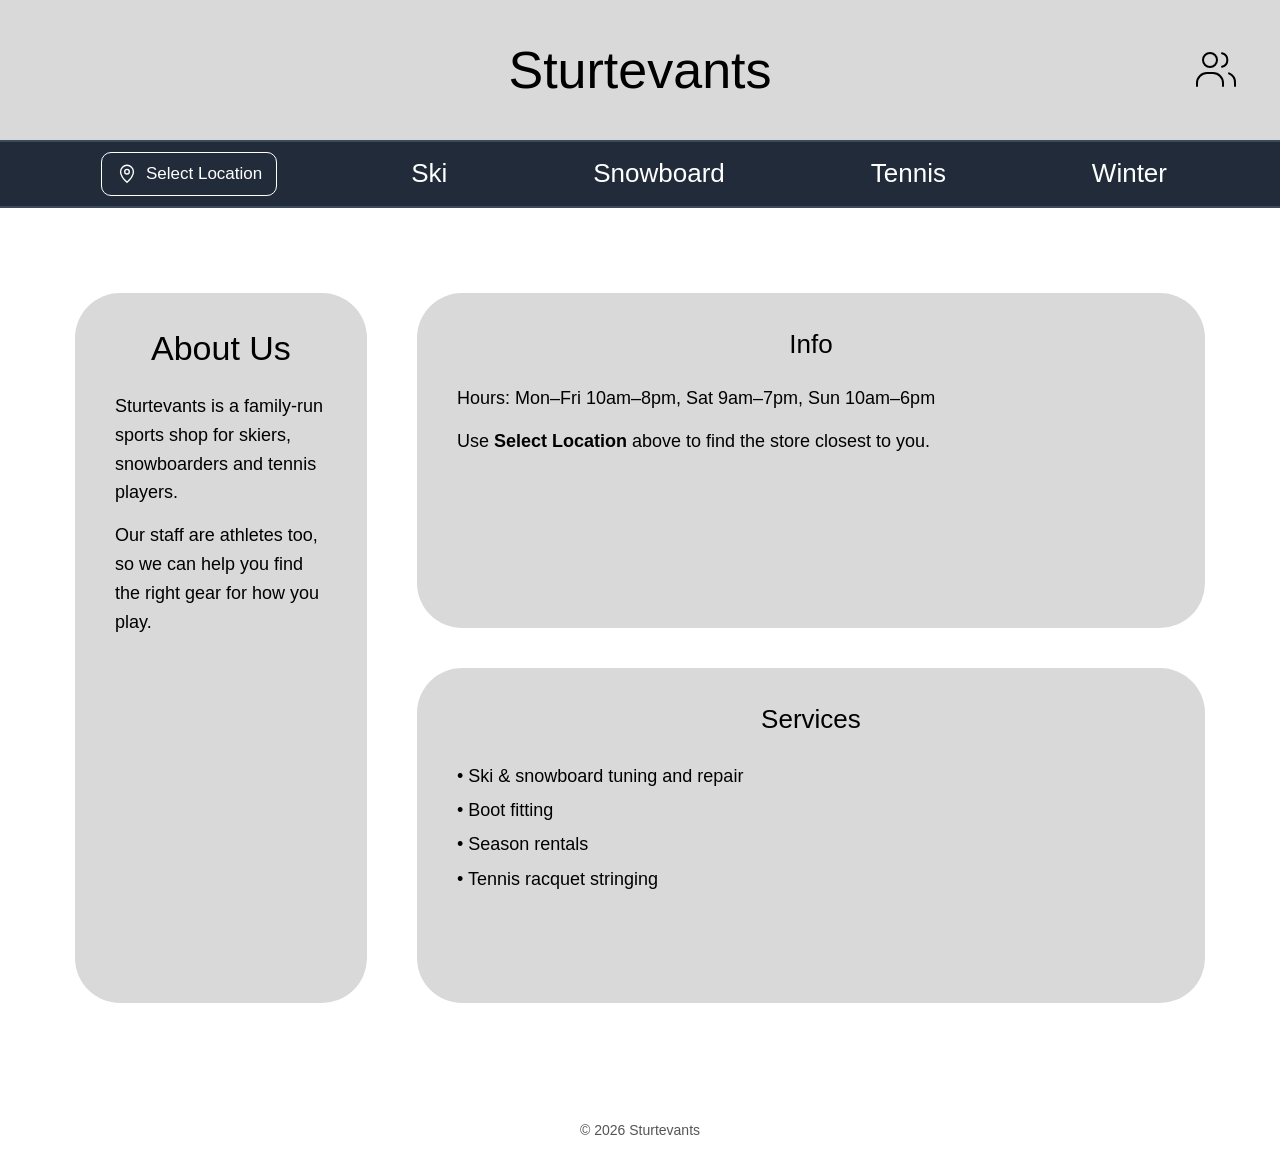
==== index.html @ 911e0a9f "added intial code" ====
<!DOCTYPE html>
<html lang="en">
<head>
  <meta charset="UTF-8">
  <meta name="viewport" content="width=device-width, initial-scale=1.0">
  <title>Sturtevants</title>
  <link rel="stylesheet" href="style.css">
</head>
<body>

  <header>
    <h1><a href="index.html">Sturtevants</a></h1>
    <a href="#" class="account-icon" aria-label="Account">
      <svg viewBox="0 0 24 24" fill="none" stroke="currentColor" stroke-width="1" stroke-linecap="round" stroke-linejoin="round">
        <circle cx="9" cy="7" r="3.5"/>
        <path d="M2.5 20v-1.5a5 5 0 0 1 5-5h3a5 5 0 0 1 5 5V20"/>
        <path d="M15 3.6a3.5 3.5 0 0 1 0 6.8"/>
        <path d="M18.5 13.7a5 5 0 0 1 3 4.8V20"/>
      </svg>
    </a>
  </header>

  <nav>
    <button class="location-btn">
      <svg viewBox="0 0 24 24" fill="none" stroke="currentColor" stroke-width="1.5">
        <path d="M12 21s-7-6.2-7-11.5a7 7 0 0 1 14 0C19 14.8 12 21 12 21z"/>
        <circle cx="12" cy="9.5" r="2.5"/>
      </svg>
      Select Location
    </button>
    <a href="ski.html">Ski</a>
    <a href="snowboard.html">Snowboard</a>
    <a href="tennis.html">Tennis</a>
    <a href="winter.html">Winter</a>
  </nav>

  <main>
    <section class="box box-tall">
      <h2>About Us</h2>
      <p>Sturtevants is a family-run sports shop for skiers, snowboarders and tennis players.</p>
      <p>Our staff are athletes too, so we can help you find the right gear for how you play.</p>
    </section>

    <section class="box">
      <h2>Info</h2>
      <p>Hours: Mon–Fri 10am–8pm, Sat 9am–7pm, Sun 10am–6pm</p>
      <p>Use <strong>Select Location</strong> above to find the store closest to you.</p>
    </section>

    <section class="box">
      <h2>Services</h2>
      <ul>
        <li>Ski &amp; snowboard tuning and repair</li>
        <li>Boot fitting</li>
        <li>Season rentals</li>
        <li>Tennis racquet stringing</li>
      </ul>
    </section>
  </main>

  <footer>&copy; 2026 Sturtevants</footer>

</body>
</html>
---- style.css ----
* {
  box-sizing: border-box;
  margin: 0;
  padding: 0;
}

body {
  font-family: "Inter", Arial, Helvetica, sans-serif;
  background-color: #ffffff;
  color: #000000;
}


header {
  background-color: #d9d9d9;
  height: 140px;
  display: flex;
  align-items: center;
  justify-content: center;
  position: relative;
}

header h1 {
  font-size: 52px;
  font-weight: 400;
}

header h1 a {
  color: inherit;
  text-decoration: none;
}

.account-icon {
  position: absolute;
  right: 40px;
  top: 50%;
  transform: translateY(-50%);
  width: 48px;
  height: 48px;
  color: #000000;
}

/* ----- Navigation bar (dark navy) ----- */
nav {
  background-color: #222b3a;
  border-top: 2px solid #3d4a5e;
  border-bottom: 2px solid #3d4a5e;
  height: 68px;
  display: flex;
  align-items: center;
  justify-content: space-around;
  padding: 0 40px;
}

nav a {
  color: #ffffff;
  text-decoration: none;
  font-size: 26px;
  padding: 6px 12px;
  border-bottom: 2px solid transparent;
}

nav a:hover,
nav a.active {
  border-bottom: 2px solid #ffffff;
}

.location-btn {
  display: flex;
  align-items: center;
  gap: 8px;
  background: transparent;
  color: #ffffff;
  border: 1px solid #ffffff;
  border-radius: 10px;
  padding: 10px 14px;
  font-size: 17px;
  font-family: inherit;
  cursor: pointer;
}

.location-btn:hover {
  background-color: #2f3a4d;
}

.location-btn svg {
  width: 22px;
  height: 22px;
}

/* ----- Main content grid ----- */
main {
  display: grid;
  grid-template-columns: 1fr 2.7fr;
  grid-template-rows: 1fr 1fr;
  gap: 40px 50px;
  max-width: 1420px;
  margin: 0 auto;
  padding: 85px 75px 95px;
}

.box {
  background-color: #d9d9d9;
  border-radius: 45px;
  padding: 36px 40px;
  min-height: 335px;
}

.box h2 {
  text-align: center;
  font-weight: 400;
  font-size: 26px;
  margin-bottom: 24px;
}

.box p {
  font-size: 18px;
  line-height: 1.6;
  margin-bottom: 14px;
}

.box ul {
  list-style: none;
  font-size: 18px;
  line-height: 1.9;
}

.box ul li::before {
  content: "• ";
}

/* Tall left box (About Us) spans both rows */
.box-tall {
  grid-row: 1 / 3;
}

.box-tall h2 {
  font-size: 34px;
}

/* ----- Footer ----- */
footer {
  text-align: center;
  padding: 24px;
  color: #555555;
  font-size: 14px;
}

/* ----- Smaller screens ----- */
@media (max-width: 800px) {
  header {
    height: 100px;
  }

  header h1 {
    font-size: 36px;
  }

  .account-icon {
    right: 16px;
    width: 36px;
    height: 36px;
  }

  nav {
    height: auto;
    flex-wrap: wrap;
    gap: 8px;
    padding: 12px 16px;
  }

  nav a {
    font-size: 18px;
  }

  main {
    grid-template-columns: 1fr;
    grid-template-rows: auto;
    padding: 32px 16px;
    gap: 24px;
  }

  .box-tall {
    grid-row: auto;
  }

  .box {
    min-height: 200px;
    border-radius: 30px;
    padding: 28px 24px;
  }
}
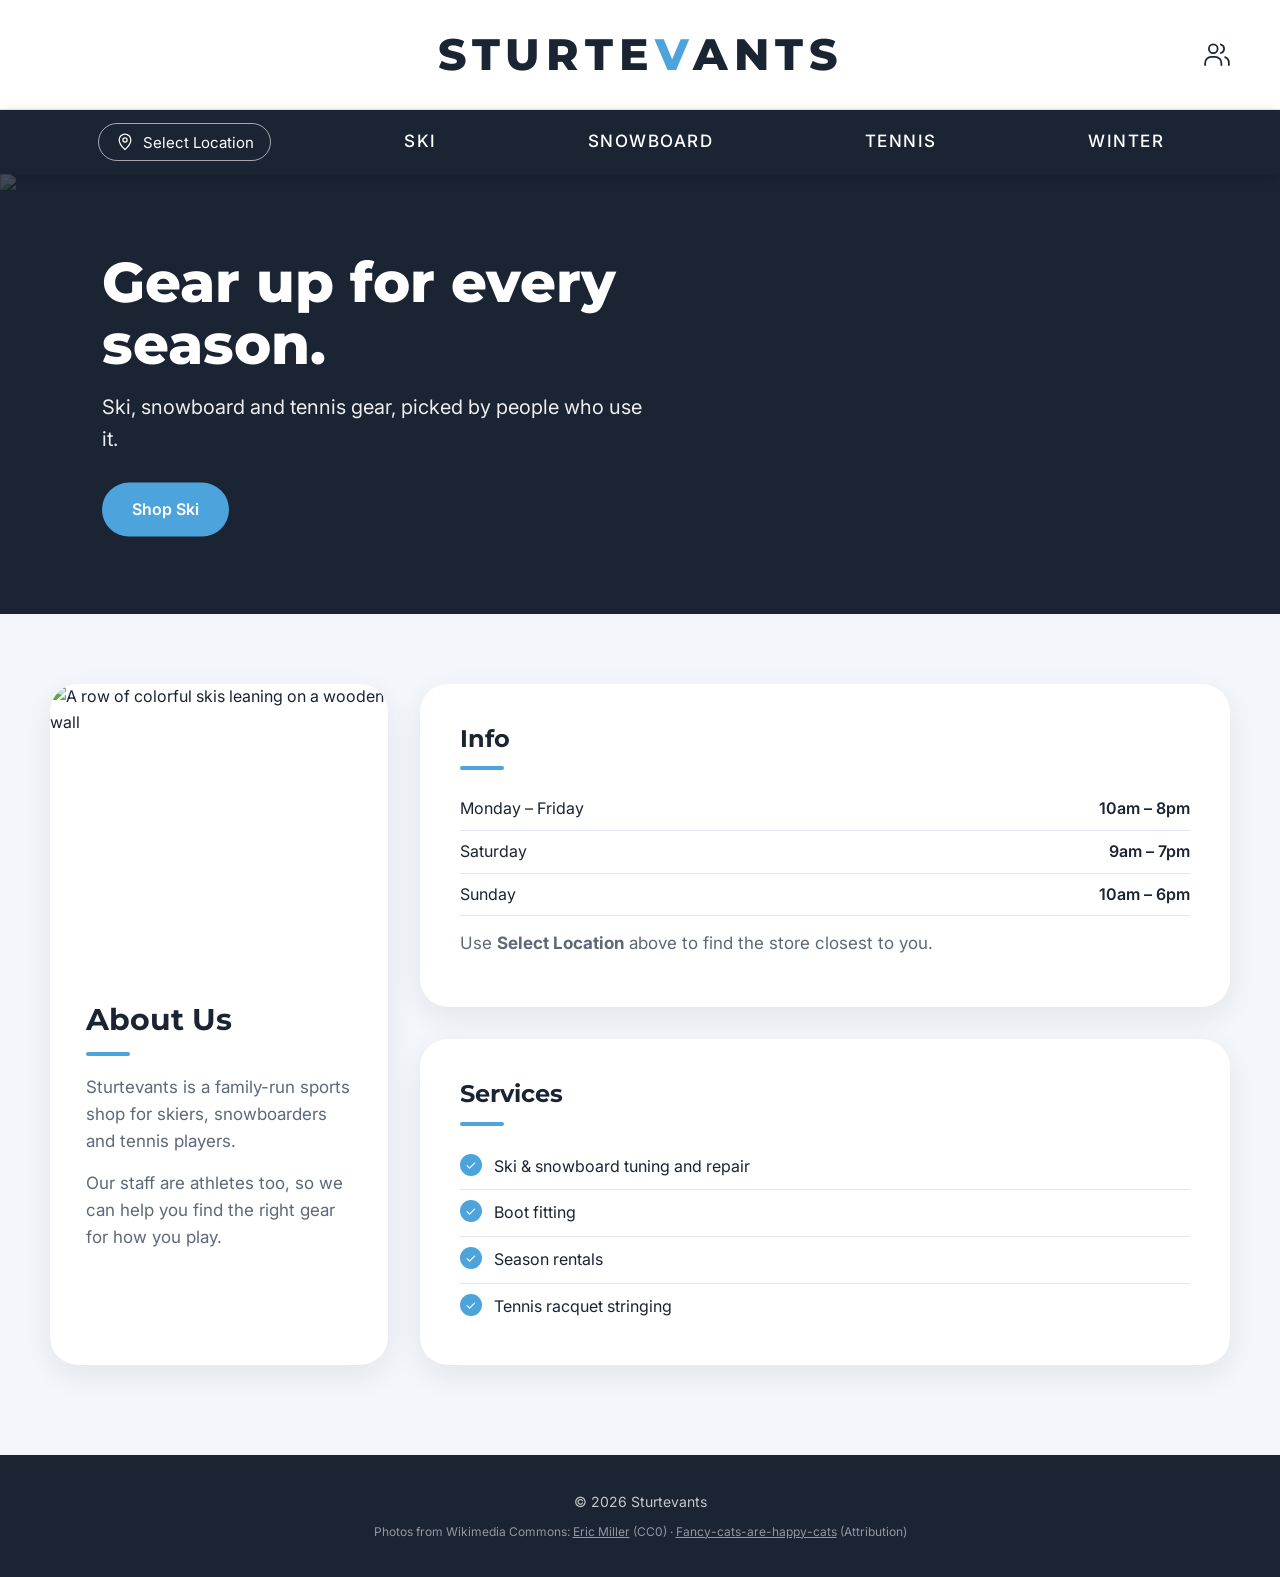
==== commit 0382a6e5: "made it look better" ====
--- a/index.html
+++ b/index.html
@@ -9,9 +9,9 @@
 <body>
 
   <header>
-    <h1><a href="index.html">Sturtevants</a></h1>
+    <h1><a href="index.html">Sturte<span>v</span>ants</a></h1>
     <a href="#" class="account-icon" aria-label="Account">
-      <svg viewBox="0 0 24 24" fill="none" stroke="currentColor" stroke-width="1" stroke-linecap="round" stroke-linejoin="round">
+      <svg viewBox="0 0 24 24" fill="none" stroke="currentColor" stroke-width="1.4" stroke-linecap="round" stroke-linejoin="round">
         <circle cx="9" cy="7" r="3.5"/>
         <path d="M2.5 20v-1.5a5 5 0 0 1 5-5h3a5 5 0 0 1 5 5V20"/>
         <path d="M15 3.6a3.5 3.5 0 0 1 0 6.8"/>
@@ -34,22 +34,38 @@
     <a href="winter.html">Winter</a>
   </nav>
 
+  <section class="hero">
+    <img src="https://upload.wikimedia.org/wikipedia/commons/thumb/9/95/Snow_covered_mountains_in_Keystone_Ski_Resort_%28Unsplash%29.jpg/1280px-Snow_covered_mountains_in_Keystone_Ski_Resort_%28Unsplash%29.jpg" alt="Snowy mountains at a ski resort">
+    <div class="hero-text">
+      <h2>Gear up for every season.</h2>
+      <p>Ski, snowboard and tennis gear, picked by people who use it.</p>
+      <a href="ski.html" class="btn">Shop Ski</a>
+    </div>
+  </section>
+
   <main>
     <section class="box box-tall">
-      <h2>About Us</h2>
-      <p>Sturtevants is a family-run sports shop for skiers, snowboarders and tennis players.</p>
-      <p>Our staff are athletes too, so we can help you find the right gear for how you play.</p>
+      <img src="https://upload.wikimedia.org/wikipedia/commons/thumb/8/8e/SkiCollection.jpg/1280px-SkiCollection.jpg" alt="A row of colorful skis leaning on a wooden wall">
+      <div class="box-body">
+        <h2>About Us</h2>
+        <p>Sturtevants is a family-run sports shop for skiers, snowboarders and tennis players.</p>
+        <p>Our staff are athletes too, so we can help you find the right gear for how you play.</p>
+      </div>
     </section>
 
     <section class="box">
       <h2>Info</h2>
-      <p>Hours: Mon–Fri 10am–8pm, Sat 9am–7pm, Sun 10am–6pm</p>
+      <table class="hours">
+        <tr><td>Monday &ndash; Friday</td><td>10am &ndash; 8pm</td></tr>
+        <tr><td>Saturday</td><td>9am &ndash; 7pm</td></tr>
+        <tr><td>Sunday</td><td>10am &ndash; 6pm</td></tr>
+      </table>
       <p>Use <strong>Select Location</strong> above to find the store closest to you.</p>
     </section>
 
-    <section class="box">
+    <section class="box" id="services">
       <h2>Services</h2>
-      <ul>
+      <ul class="checks">
         <li>Ski &amp; snowboard tuning and repair</li>
         <li>Boot fitting</li>
         <li>Season rentals</li>
@@ -58,7 +74,10 @@
     </section>
   </main>
 
-  <footer>&copy; 2026 Sturtevants</footer>
+  <footer>
+    <p>&copy; 2026 Sturtevants</p>
+    <p class="credits">Photos from Wikimedia Commons: <a href="https://commons.wikimedia.org/wiki/File:Snow_covered_mountains_in_Keystone_Ski_Resort_(Unsplash).jpg">Eric Miller</a> (CC0) &middot; <a href="https://commons.wikimedia.org/wiki/File:SkiCollection.jpg">Fancy-cats-are-happy-cats</a> (Attribution)</p>
+  </footer>
 
 </body>
 </html>
--- a/style.css
+++ b/style.css
@@ -1,4 +1,19 @@
-
+/* ===== Sturtevants - shared stylesheet ===== */
+
+@import url("https://fonts.googleapis.com/css2?family=Inter:wght@400;500;600&family=Montserrat:wght@600;700;800&display=swap");
+
+/* Colors used across the site (change them here to restyle everything) */
+:root {
+  --navy: #1b2433;
+  --navy-light: #2a3649;
+  --ice: #4da3dc;
+  --ice-dark: #2f86c0;
+  --snow: #f3f6fa;
+  --card: #ffffff;
+  --text: #1b2433;
+  --muted: #5d6878;
+  --border: #e3e8ef;
+}
 
 * {
   box-sizing: border-box;
@@ -8,28 +23,42 @@
 
 body {
   font-family: "Inter", Arial, Helvetica, sans-serif;
-  background-color: #ffffff;
-  color: #000000;
-}
-
-
+  background-color: var(--snow);
+  color: var(--text);
+  line-height: 1.6;
+}
+
+img {
+  display: block;
+  max-width: 100%;
+}
+
+/* ----- Header (store name + account icon) ----- */
 header {
-  background-color: #d9d9d9;
-  height: 140px;
+  background-color: var(--card);
+  height: 110px;
   display: flex;
   align-items: center;
   justify-content: center;
   position: relative;
+  border-bottom: 1px solid var(--border);
 }
 
 header h1 {
-  font-size: 52px;
-  font-weight: 400;
+  font-family: "Montserrat", Arial, sans-serif;
+  font-size: 44px;
+  font-weight: 800;
+  letter-spacing: 6px;
+  text-transform: uppercase;
 }
 
 header h1 a {
-  color: inherit;
+  color: var(--navy);
   text-decoration: none;
+}
+
+header h1 a span {
+  color: var(--ice);
 }
 
 .account-icon {
@@ -37,34 +66,50 @@
   right: 40px;
   top: 50%;
   transform: translateY(-50%);
-  width: 48px;
-  height: 48px;
-  color: #000000;
-}
-
-/* ----- Navigation bar (dark navy) ----- */
+  width: 46px;
+  height: 46px;
+  padding: 8px;
+  border-radius: 50%;
+  color: var(--navy);
+  transition: background-color 0.2s;
+}
+
+.account-icon:hover {
+  background-color: var(--snow);
+}
+
+/* ----- Navigation bar (sticks to the top when you scroll) ----- */
 nav {
-  background-color: #222b3a;
-  border-top: 2px solid #3d4a5e;
-  border-bottom: 2px solid #3d4a5e;
-  height: 68px;
+  position: sticky;
+  top: 0;
+  z-index: 10;
+  background-color: var(--navy);
+  height: 64px;
   display: flex;
   align-items: center;
   justify-content: space-around;
   padding: 0 40px;
+  box-shadow: 0 4px 14px rgba(0, 0, 0, 0.15);
 }
 
 nav a {
   color: #ffffff;
   text-decoration: none;
-  font-size: 26px;
-  padding: 6px 12px;
-  border-bottom: 2px solid transparent;
-}
-
-nav a:hover,
+  font-size: 17px;
+  font-weight: 500;
+  letter-spacing: 1.5px;
+  text-transform: uppercase;
+  padding: 8px 18px;
+  border-radius: 999px;
+  transition: background-color 0.2s, color 0.2s;
+}
+
+nav a:hover {
+  background-color: var(--navy-light);
+}
+
 nav a.active {
-  border-bottom: 2px solid #ffffff;
+  background-color: var(--ice);
 }
 
 .location-btn {
@@ -73,122 +118,310 @@
   gap: 8px;
   background: transparent;
   color: #ffffff;
-  border: 1px solid #ffffff;
-  border-radius: 10px;
-  padding: 10px 14px;
-  font-size: 17px;
+  border: 1px solid rgba(255, 255, 255, 0.6);
+  border-radius: 999px;
+  padding: 8px 16px;
+  font-size: 15px;
   font-family: inherit;
   cursor: pointer;
+  transition: background-color 0.2s, border-color 0.2s;
 }
 
 .location-btn:hover {
-  background-color: #2f3a4d;
+  background-color: var(--navy-light);
+  border-color: #ffffff;
 }
 
 .location-btn svg {
+  width: 20px;
+  height: 20px;
+}
+
+/* ----- Hero (big photo with title on top) ----- */
+.hero {
+  position: relative;
+  height: 440px;
+  overflow: hidden;
+  background-color: var(--navy);
+}
+
+.hero img {
+  width: 100%;
+  height: 100%;
+  object-fit: cover;
+}
+
+/* dark fade over the photo so the white text is easy to read */
+.hero::after {
+  content: "";
+  position: absolute;
+  inset: 0;
+  background: linear-gradient(to right, rgba(27, 36, 51, 0.8), rgba(27, 36, 51, 0.1));
+}
+
+.hero-text {
+  position: absolute;
+  z-index: 1;
+  top: 50%;
+  left: 8%;
+  transform: translateY(-50%);
+  max-width: 560px;
+  color: #ffffff;
+}
+
+.hero-text h2 {
+  font-family: "Montserrat", Arial, sans-serif;
+  font-size: 56px;
+  font-weight: 800;
+  line-height: 1.1;
+  margin-bottom: 16px;
+}
+
+.hero-text p {
+  font-size: 20px;
+  margin-bottom: 28px;
+  opacity: 0.92;
+}
+
+.btn {
+  display: inline-block;
+  background-color: var(--ice);
+  color: #ffffff;
+  text-decoration: none;
+  font-weight: 600;
+  padding: 14px 30px;
+  border-radius: 999px;
+  transition: background-color 0.2s, transform 0.2s;
+}
+
+.btn:hover {
+  background-color: var(--ice-dark);
+  transform: translateY(-2px);
+}
+
+/* ----- Main content grid (same layout as the wireframe) ----- */
+main {
+  display: grid;
+  grid-template-columns: 1fr 2.4fr;
+  grid-template-rows: auto auto;
+  gap: 32px;
+  max-width: 1300px;
+  margin: 0 auto;
+  padding: 70px 50px 90px;
+}
+
+.box {
+  background-color: var(--card);
+  border-radius: 28px;
+  padding: 36px 40px;
+  box-shadow: 0 10px 30px rgba(27, 36, 51, 0.08);
+  transition: transform 0.25s, box-shadow 0.25s;
+}
+
+.box:hover {
+  transform: translateY(-4px);
+  box-shadow: 0 16px 40px rgba(27, 36, 51, 0.13);
+}
+
+.box h2 {
+  font-family: "Montserrat", Arial, sans-serif;
+  font-size: 24px;
+  font-weight: 700;
+  margin-bottom: 18px;
+  position: relative;
+  padding-bottom: 12px;
+}
+
+/* small blue line under each box title */
+.box h2::after {
+  content: "";
+  position: absolute;
+  left: 0;
+  bottom: 0;
+  width: 44px;
+  height: 4px;
+  border-radius: 2px;
+  background-color: var(--ice);
+}
+
+.box p {
+  color: var(--muted);
+  font-size: 17px;
+  margin-bottom: 14px;
+}
+
+/* Tall left box (About) spans both rows and has a photo on top */
+.box-tall {
+  grid-row: 1 / 3;
+  padding: 0;
+  overflow: hidden;
+}
+
+.box-tall img {
+  width: 100%;
+  height: 280px;
+  object-fit: cover;
+}
+
+.box-tall .box-body {
+  padding: 32px 36px 40px;
+}
+
+.box-tall h2 {
+  font-size: 30px;
+}
+
+/* Lists shown as rounded "chips" */
+.chips {
+  list-style: none;
+  display: flex;
+  flex-wrap: wrap;
+  gap: 10px;
+}
+
+.chips li {
+  background-color: var(--snow);
+  border: 1px solid var(--border);
+  border-radius: 999px;
+  padding: 8px 18px;
+  font-size: 15px;
+  font-weight: 500;
+}
+
+/* Lists with check marks */
+.checks {
+  list-style: none;
+}
+
+.checks li {
+  padding: 10px 0 10px 34px;
+  border-bottom: 1px solid var(--border);
+  position: relative;
+}
+
+.checks li:last-child {
+  border-bottom: none;
+}
+
+.checks li::before {
+  content: "✓";
+  position: absolute;
+  left: 0;
+  top: 10px;
   width: 22px;
   height: 22px;
-}
-
-/* ----- Main content grid ----- */
-main {
-  display: grid;
-  grid-template-columns: 1fr 2.7fr;
-  grid-template-rows: 1fr 1fr;
-  gap: 40px 50px;
-  max-width: 1420px;
-  margin: 0 auto;
-  padding: 85px 75px 95px;
-}
-
-.box {
-  background-color: #d9d9d9;
-  border-radius: 45px;
-  padding: 36px 40px;
-  min-height: 335px;
-}
-
-.box h2 {
+  border-radius: 50%;
+  background-color: var(--ice);
+  color: #ffffff;
+  font-size: 13px;
   text-align: center;
-  font-weight: 400;
-  font-size: 26px;
-  margin-bottom: 24px;
-}
-
-.box p {
-  font-size: 18px;
-  line-height: 1.6;
+  line-height: 22px;
+}
+
+/* Opening hours table */
+.hours {
+  width: 100%;
+  border-collapse: collapse;
   margin-bottom: 14px;
 }
 
-.box ul {
-  list-style: none;
-  font-size: 18px;
-  line-height: 1.9;
-}
-
-.box ul li::before {
-  content: "• ";
-}
-
-/* Tall left box (About Us) spans both rows */
-.box-tall {
-  grid-row: 1 / 3;
-}
-
-.box-tall h2 {
-  font-size: 34px;
+.hours td {
+  padding: 8px 0;
+  border-bottom: 1px solid var(--border);
+}
+
+.hours td:last-child {
+  text-align: right;
+  font-weight: 600;
 }
 
 /* ----- Footer ----- */
 footer {
+  background-color: var(--navy);
+  color: rgba(255, 255, 255, 0.75);
   text-align: center;
-  padding: 24px;
-  color: #555555;
+  padding: 36px 20px;
   font-size: 14px;
 }
 
-/* ----- Smaller screens ----- */
+footer .credits {
+  margin-top: 8px;
+  font-size: 12px;
+  opacity: 0.7;
+}
+
+footer a {
+  color: inherit;
+}
+
+/* ----- Smaller screens (tablets and phones) ----- */
 @media (max-width: 800px) {
   header {
-    height: 100px;
+    height: 84px;
   }
 
   header h1 {
-    font-size: 36px;
+    font-size: 26px;
+    letter-spacing: 3px;
   }
 
   .account-icon {
-    right: 16px;
-    width: 36px;
-    height: 36px;
+    right: 12px;
+    width: 40px;
+    height: 40px;
   }
 
   nav {
+    position: static;
     height: auto;
     flex-wrap: wrap;
-    gap: 8px;
+    justify-content: center;
+    gap: 6px;
     padding: 12px 16px;
   }
 
   nav a {
-    font-size: 18px;
+    font-size: 14px;
+    padding: 6px 12px;
+  }
+
+  .hero {
+    height: 320px;
+  }
+
+  .hero-text {
+    left: 16px;
+    right: 16px;
+  }
+
+  .hero-text h2 {
+    font-size: 36px;
+  }
+
+  .hero-text p {
+    font-size: 17px;
   }
 
   main {
     grid-template-columns: 1fr;
-    grid-template-rows: auto;
-    padding: 32px 16px;
-    gap: 24px;
+    padding: 32px 16px 48px;
+    gap: 20px;
+  }
+
+  .box {
+    padding: 28px 24px;
   }
 
   .box-tall {
     grid-row: auto;
-  }
-
-  .box {
-    min-height: 200px;
-    border-radius: 30px;
-    padding: 28px 24px;
-  }
-}
+    padding: 0;
+  }
+
+  .box-tall img {
+    height: 220px;
+  }
+
+  .box-tall .box-body {
+    padding: 24px;
+  }
+}
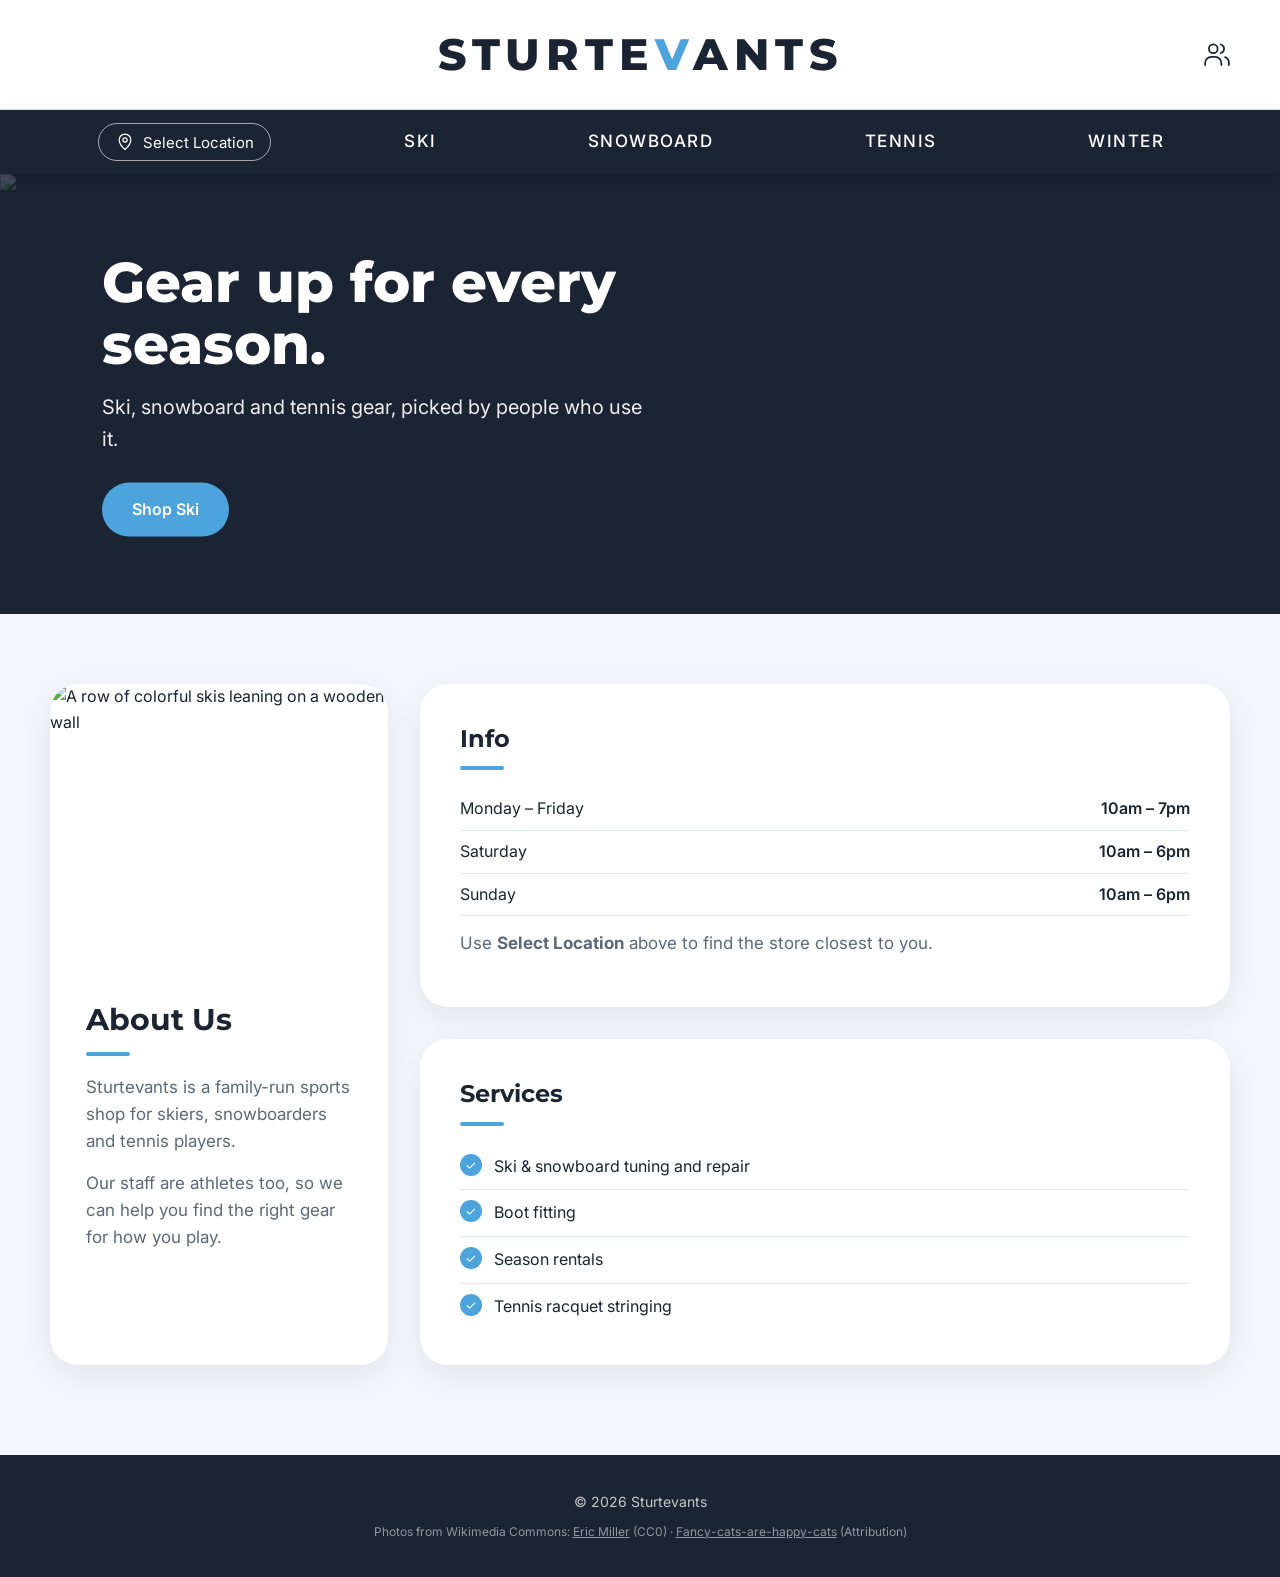
==== commit 934e3e93: "made edts" ====
--- a/index.html
+++ b/index.html
@@ -21,12 +21,12 @@
   </header>
 
   <nav>
-    <button class="location-btn">
+    <button class="location-btn" type="button">
       <svg viewBox="0 0 24 24" fill="none" stroke="currentColor" stroke-width="1.5">
         <path d="M12 21s-7-6.2-7-11.5a7 7 0 0 1 14 0C19 14.8 12 21 12 21z"/>
         <circle cx="12" cy="9.5" r="2.5"/>
       </svg>
-      Select Location
+      <span id="location-label">Select Location</span>
     </button>
     <a href="ski.html">Ski</a>
     <a href="snowboard.html">Snowboard</a>
@@ -56,8 +56,8 @@
     <section class="box">
       <h2>Info</h2>
       <table class="hours">
-        <tr><td>Monday &ndash; Friday</td><td>10am &ndash; 8pm</td></tr>
-        <tr><td>Saturday</td><td>9am &ndash; 7pm</td></tr>
+        <tr><td>Monday &ndash; Friday</td><td>10am &ndash; 7pm</td></tr>
+        <tr><td>Saturday</td><td>10am &ndash; 6pm</td></tr>
         <tr><td>Sunday</td><td>10am &ndash; 6pm</td></tr>
       </table>
       <p>Use <strong>Select Location</strong> above to find the store closest to you.</p>
@@ -79,5 +79,6 @@
     <p class="credits">Photos from Wikimedia Commons: <a href="https://commons.wikimedia.org/wiki/File:Snow_covered_mountains_in_Keystone_Ski_Resort_(Unsplash).jpg">Eric Miller</a> (CC0) &middot; <a href="https://commons.wikimedia.org/wiki/File:SkiCollection.jpg">Fancy-cats-are-happy-cats</a> (Attribution)</p>
   </footer>
 
+  <script src="script.js"></script>
 </body>
-</html>
+</html>
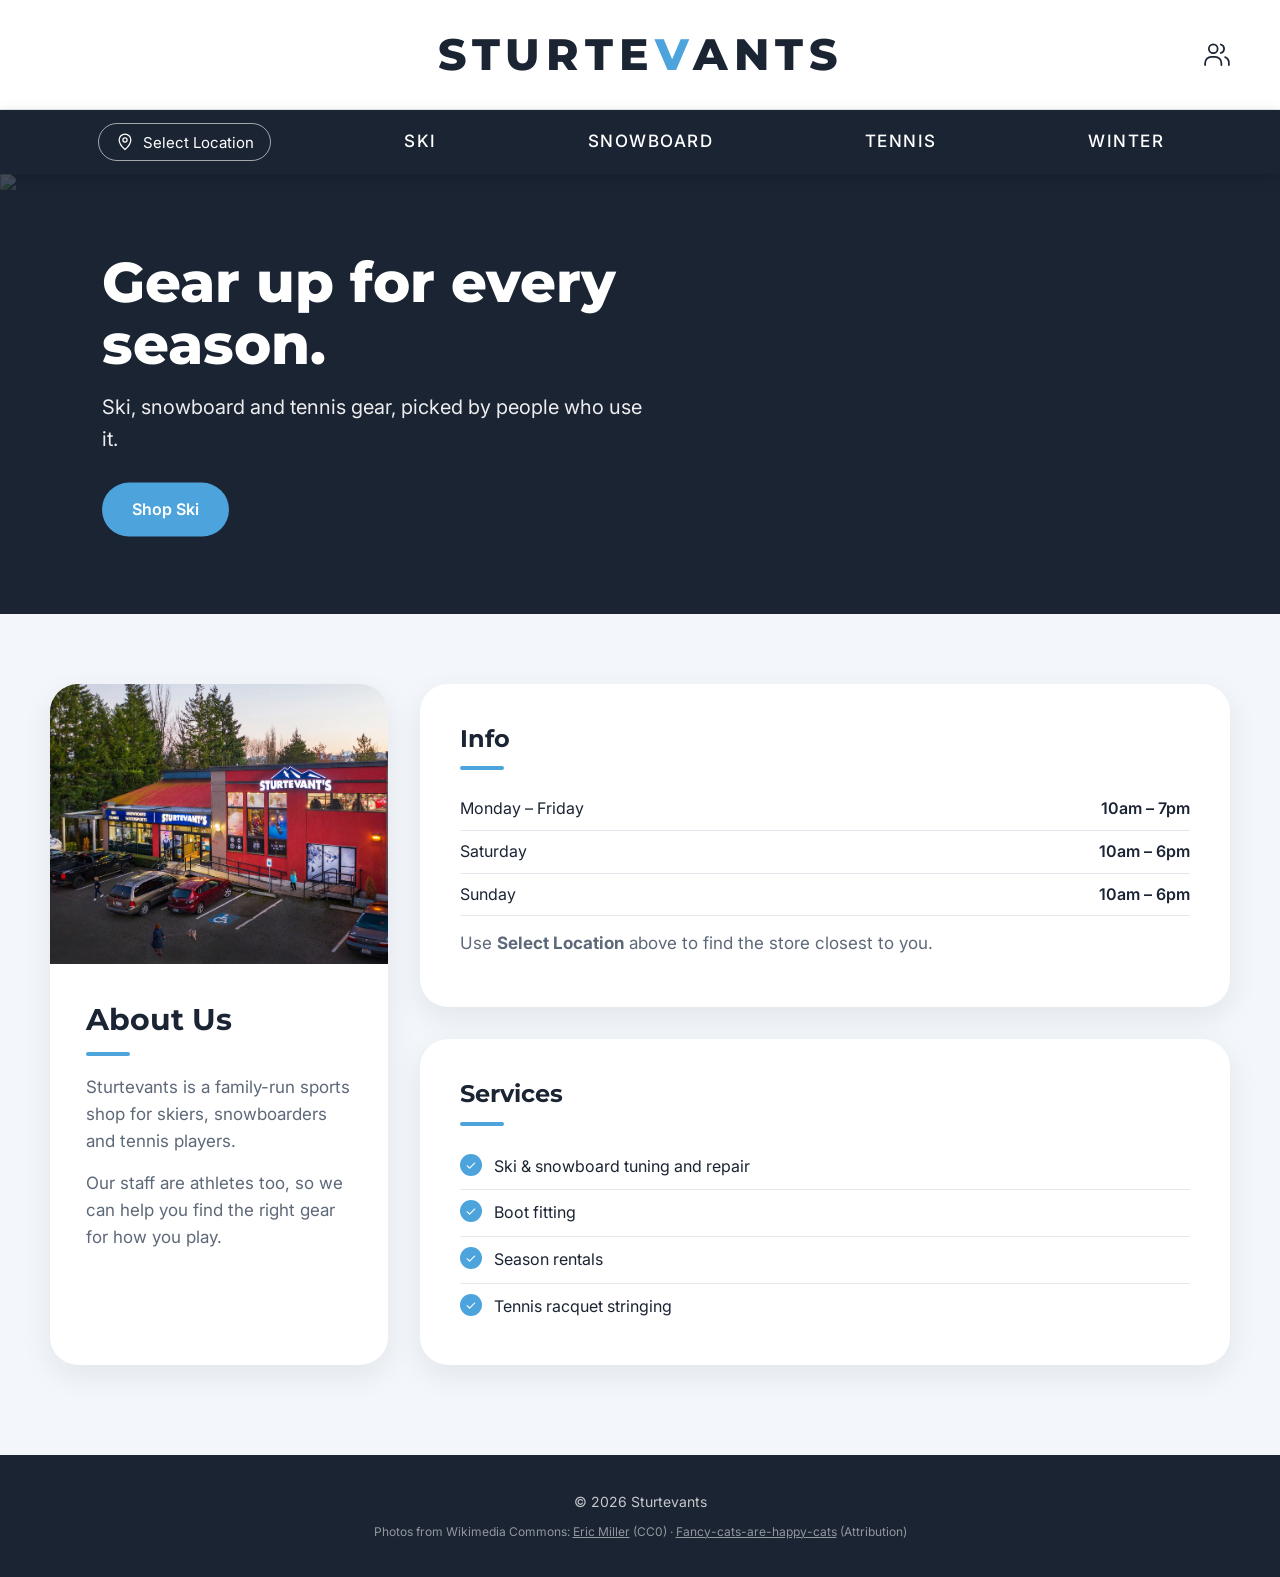
==== commit faf2c7e8: "added photo" ====
--- a/index.html
+++ b/index.html
@@ -45,7 +45,7 @@
 
   <main>
     <section class="box box-tall">
-      <img src="https://upload.wikimedia.org/wikipedia/commons/thumb/8/8e/SkiCollection.jpg/1280px-SkiCollection.jpg" alt="A row of colorful skis leaning on a wooden wall">
+      <img src="images/6601-Sturtevants.webp" alt="sturtevants store">
       <div class="box-body">
         <h2>About Us</h2>
         <p>Sturtevants is a family-run sports shop for skiers, snowboarders and tennis players.</p>
--- a/style.css
+++ b/style.css
@@ -8,6 +8,7 @@
   --navy-light: #2a3649;
   --ice: #4da3dc;
   --ice-dark: #2f86c0;
+  --ice-pale: #e8f2fa;
   --snow: #f3f6fa;
   --card: #ffffff;
   --text: #1b2433;
@@ -199,7 +200,7 @@
   transform: translateY(-2px);
 }
 
-/* ----- Main content grid (same layout as the wireframe) ----- */
+/* ----- Main content grid ----- */
 main {
   display: grid;
   grid-template-columns: 1fr 2.4fr;
@@ -335,6 +336,268 @@
   font-weight: 600;
 }
 
+/* ----- Location popup ----- */
+.modal {
+  position: fixed;
+  inset: 0;
+  z-index: 100;
+  background-color: rgba(27, 36, 51, 0.6);
+  display: flex;
+  align-items: center;
+  justify-content: center;
+  padding: 16px;
+}
+
+.modal[hidden] {
+  display: none;
+}
+
+.modal-box {
+  position: relative;
+  background-color: var(--card);
+  border-radius: 24px;
+  padding: 36px 32px;
+  width: 100%;
+  max-width: 440px;
+  max-height: 90vh;
+  overflow-y: auto;
+  box-shadow: 0 20px 60px rgba(0, 0, 0, 0.3);
+}
+
+.modal-box h2 {
+  font-family: "Montserrat", Arial, sans-serif;
+  font-size: 26px;
+  margin-bottom: 20px;
+}
+
+.modal-close {
+  position: absolute;
+  top: 14px;
+  right: 18px;
+  background: none;
+  border: none;
+  font-size: 30px;
+  line-height: 1;
+  color: var(--muted);
+  cursor: pointer;
+}
+
+.modal-close:hover {
+  color: var(--navy);
+}
+
+#location-form label {
+  display: block;
+  font-weight: 600;
+  margin-bottom: 6px;
+}
+
+/* Text boxes and dropdowns (popup + inventory) */
+#location-form input,
+#location-form select,
+.inventory-form input[type="text"],
+.inventory-form select {
+  width: 100%;
+  padding: 12px 14px;
+  border: 1px solid var(--border);
+  border-radius: 12px;
+  font-family: inherit;
+  font-size: 16px;
+  background-color: var(--card);
+  color: var(--text);
+}
+
+#location-form input:focus,
+#location-form select:focus,
+.inventory-form input:focus,
+.inventory-form select:focus {
+  outline: 3px solid rgba(77, 163, 220, 0.3);
+  border-color: var(--ice);
+}
+
+.or {
+  text-align: center;
+  color: var(--muted);
+  font-size: 14px;
+  margin: 12px 0;
+}
+
+#location-form .btn {
+  width: 100%;
+  margin-top: 20px;
+  border: none;
+  cursor: pointer;
+  font-family: inherit;
+  font-size: 16px;
+}
+
+#location-result {
+  margin-top: 20px;
+}
+
+.store-card {
+  background-color: var(--snow);
+  border: 1px solid var(--border);
+  border-radius: 16px;
+  padding: 18px 20px;
+}
+
+.store-card h3 {
+  font-family: "Montserrat", Arial, sans-serif;
+  font-size: 18px;
+  margin-bottom: 8px;
+}
+
+.store-card p {
+  color: var(--muted);
+  margin-bottom: 4px;
+}
+
+.badge {
+  display: inline-block;
+  margin-left: 6px;
+  padding: 2px 10px;
+  border-radius: 999px;
+  font-size: 13px;
+  font-weight: 600;
+}
+
+.badge.open {
+  background-color: #e3f5ea;
+  color: #1e7a44;
+}
+
+.badge.closed {
+  background-color: #fde8e8;
+  color: #b42318;
+}
+
+.error {
+  color: #b42318;
+  font-weight: 500;
+}
+
+/* ----- Inventory section ----- */
+.inventory {
+  grid-column: 1 / -1; /* stretch across both grid columns */
+}
+
+/* don't lift the big table box on hover */
+.inventory:hover {
+  transform: none;
+  box-shadow: 0 10px 30px rgba(27, 36, 51, 0.08);
+}
+
+.inventory-form {
+  display: flex;
+  flex-wrap: wrap;
+  align-items: center;
+  gap: 12px;
+  margin-bottom: 14px;
+}
+
+.inventory-form input[type="text"] {
+  flex: 1 1 240px;
+  width: auto;
+  border-radius: 999px;
+}
+
+.inventory-form select {
+  flex: 0 1 200px;
+  width: auto;
+  border-radius: 999px;
+}
+
+.inventory-form label {
+  display: flex;
+  align-items: center;
+  gap: 8px;
+  font-size: 15px;
+  cursor: pointer;
+}
+
+.inventory-form input[type="checkbox"] {
+  width: 18px;
+  height: 18px;
+  accent-color: var(--ice);
+}
+
+.table-wrap {
+  overflow-x: auto;
+}
+
+.inventory-table {
+  width: 100%;
+  min-width: 520px;
+  border-collapse: collapse;
+}
+
+.inventory-table th {
+  background-color: var(--navy);
+  color: #ffffff;
+  text-align: left;
+  padding: 12px 16px;
+  font-size: 13px;
+  font-weight: 600;
+  letter-spacing: 1px;
+  text-transform: uppercase;
+}
+
+.inventory-table th:first-child {
+  border-radius: 12px 0 0 0;
+}
+
+.inventory-table th:last-child {
+  border-radius: 0 12px 0 0;
+}
+
+.inventory-table td {
+  padding: 12px 16px;
+  border-bottom: 1px solid var(--border);
+}
+
+.inventory-table tbody tr:nth-child(even) {
+  background-color: var(--snow);
+}
+
+.inventory-table tbody tr:hover {
+  background-color: var(--ice-pale);
+}
+
+.inventory-table .price {
+  font-weight: 600;
+}
+
+.inventory-table .empty {
+  text-align: center;
+  color: var(--muted);
+  padding: 28px;
+}
+
+.stock {
+  display: inline-block;
+  padding: 4px 12px;
+  border-radius: 999px;
+  font-size: 13px;
+  font-weight: 600;
+  white-space: nowrap;
+}
+
+.stock.in {
+  background-color: #e3f5ea;
+  color: #1e7a44;
+}
+
+.stock.low {
+  background-color: #fff4dc;
+  color: #8a5a00;
+}
+
+.stock.out {
+  background-color: #fde8e8;
+  color: #b42318;
+}
+
 /* ----- Footer ----- */
 footer {
   background-color: var(--navy);
@@ -424,4 +687,12 @@
   .box-tall .box-body {
     padding: 24px;
   }
-}
+
+  .inventory-form select {
+    flex: 1 1 100%;
+  }
+
+  .modal-box {
+    padding: 32px 22px;
+  }
+}
